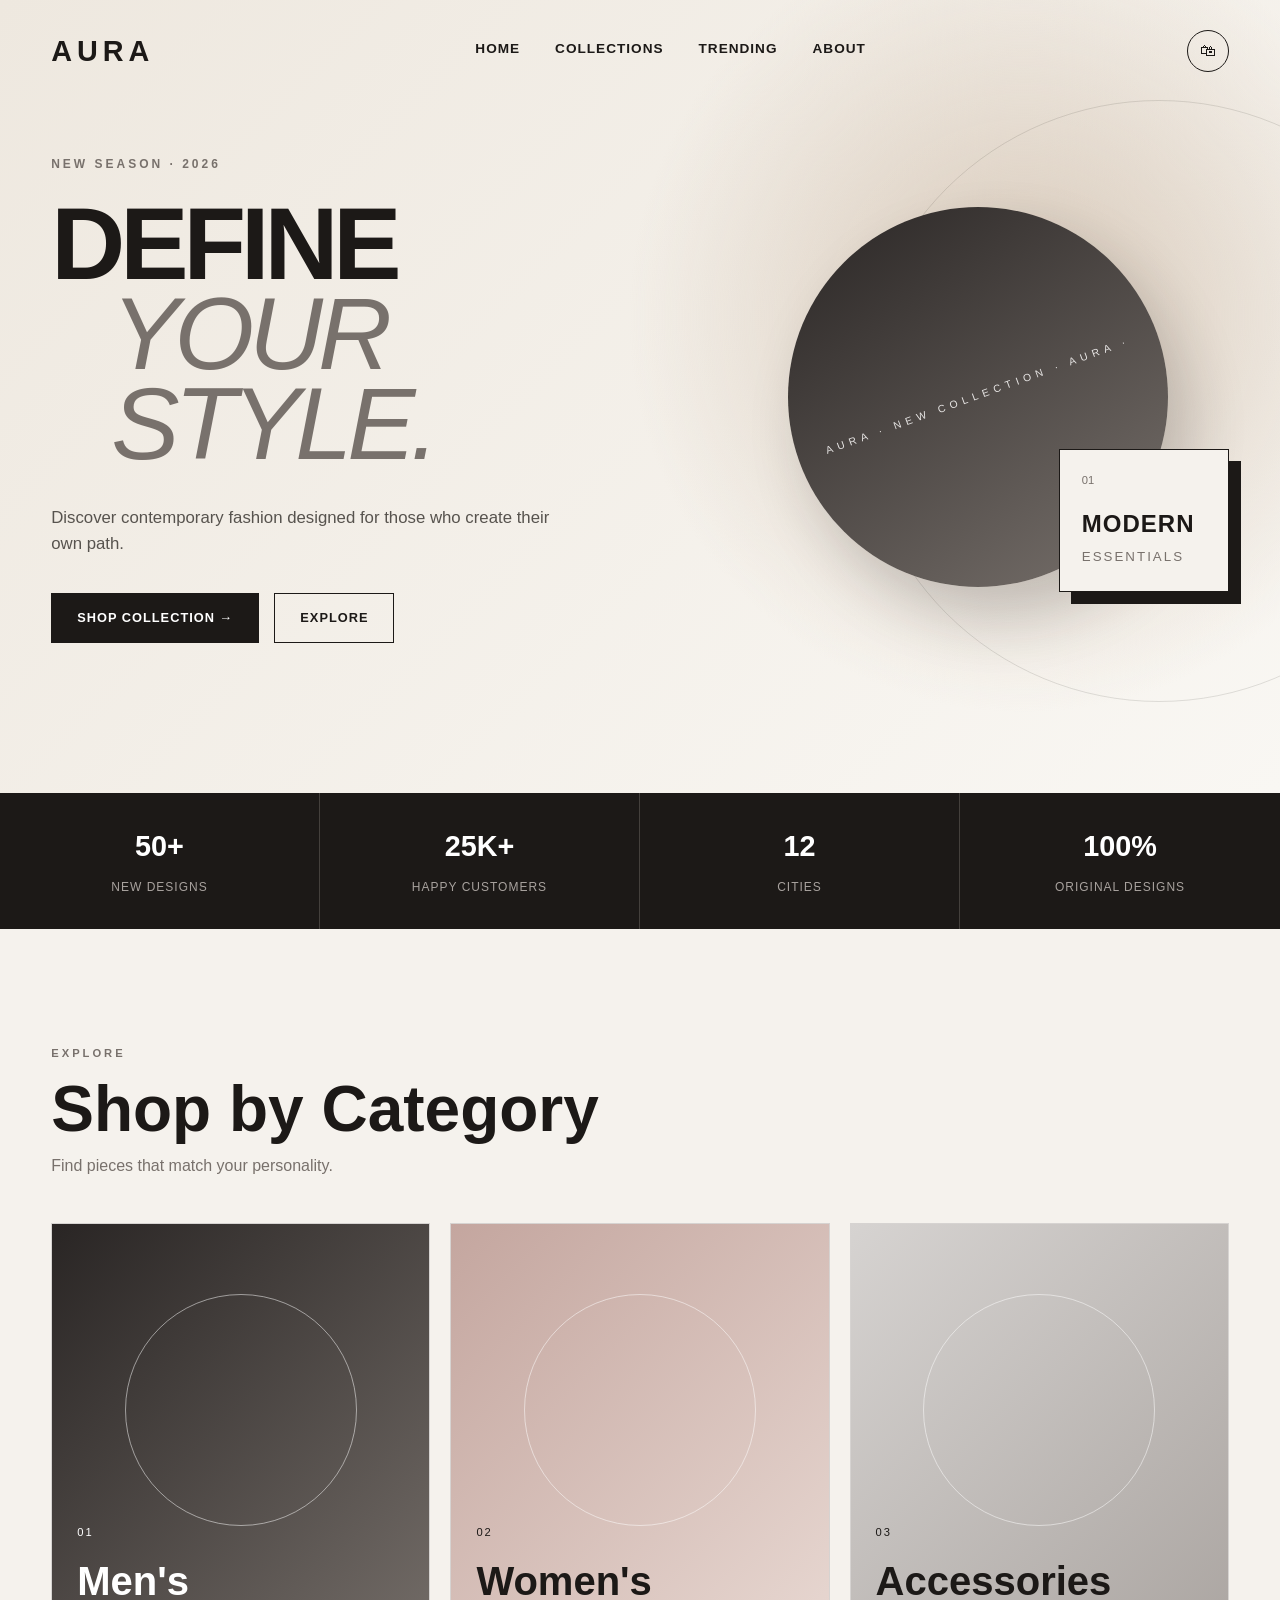
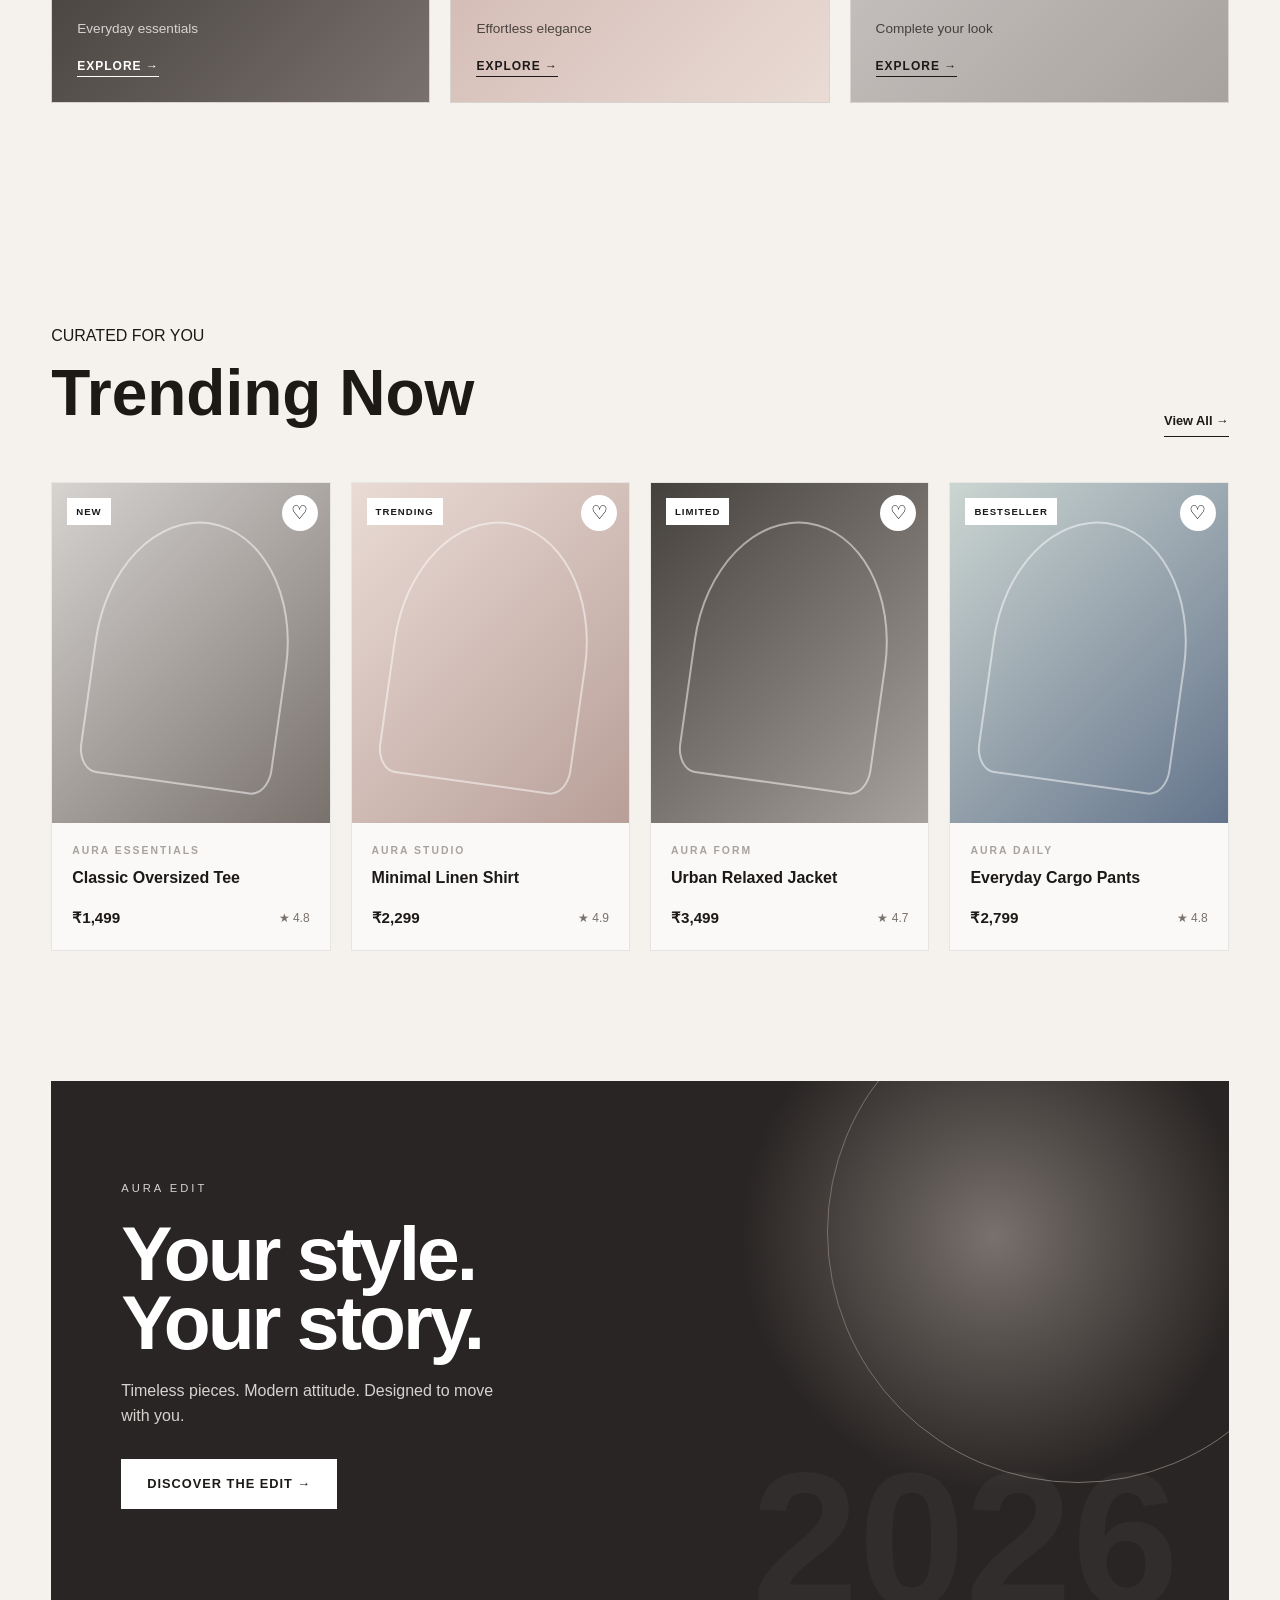
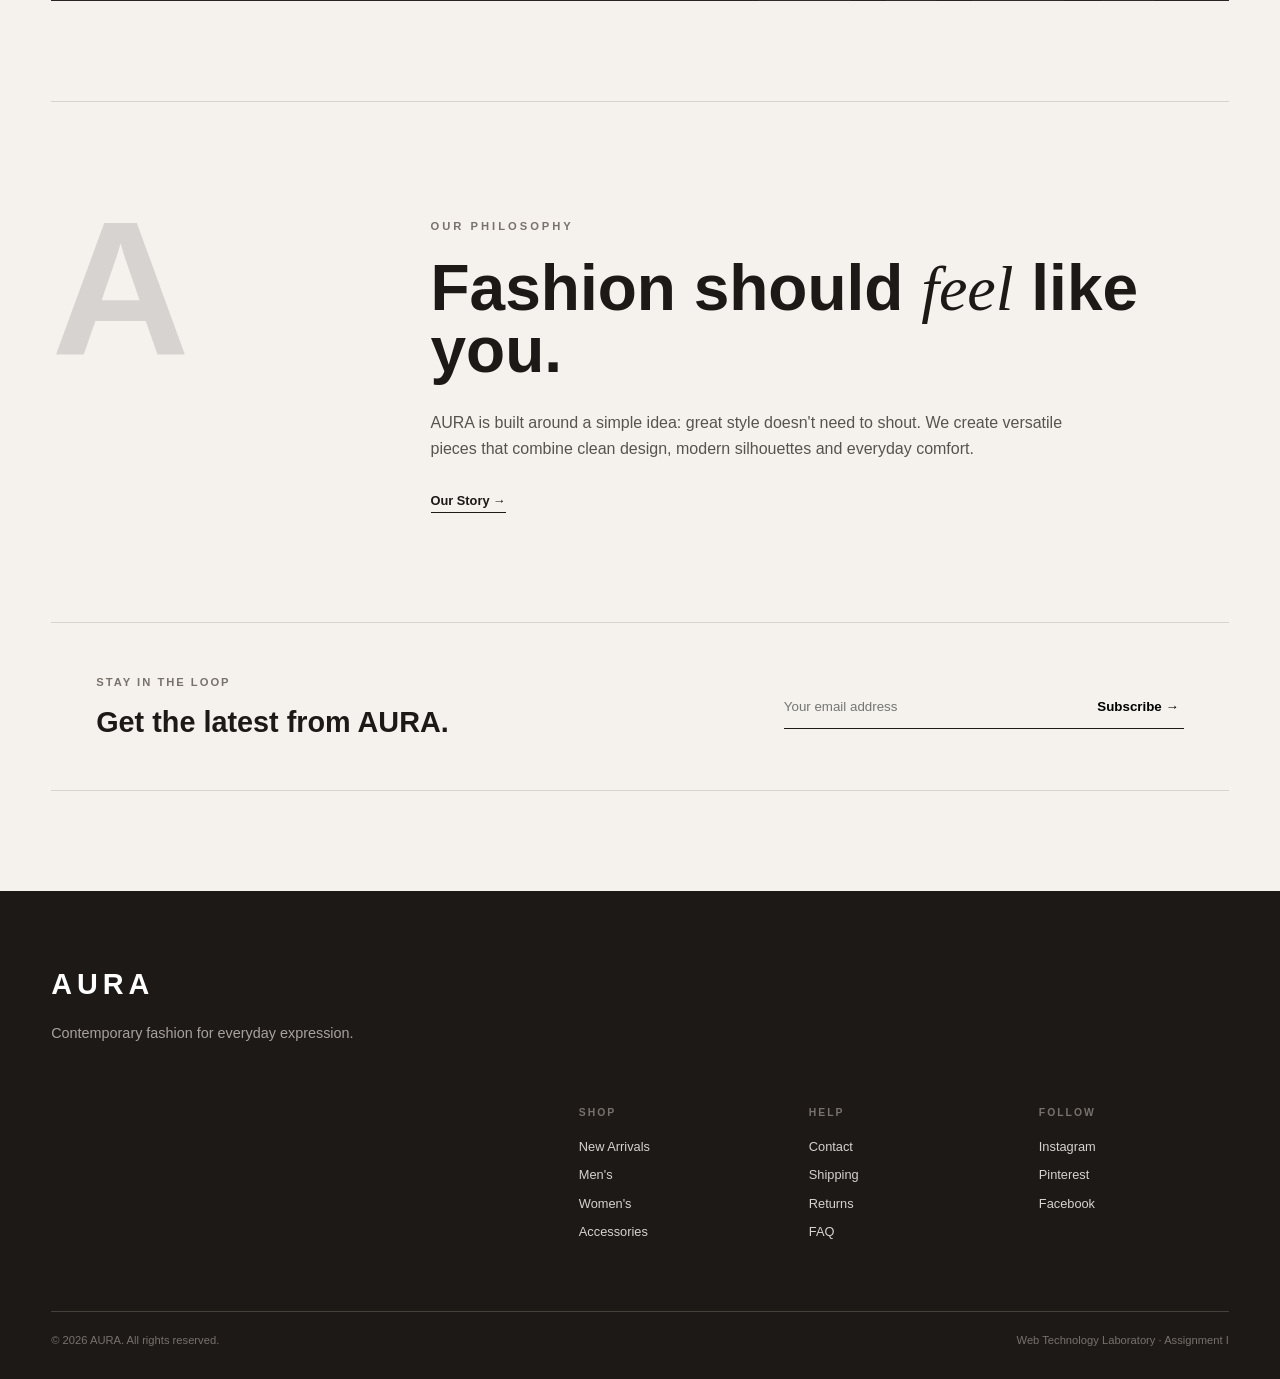
==== Q3-Fashion-Store-Homepage/index.html @ 02623389 "Complete Scenario 3 Fashion Store Homepage" ====
<!DOCTYPE html>
<html lang="en">

<head>

    <meta charset="UTF-8">

    <!-- Responsive design -->
    <meta name="viewport" content="width=device-width, initial-scale=1.0">

    <title>AURA | Fashion Store</title>

    <!-- External CSS -->
    <link rel="stylesheet" href="style.css">

</head>


<body>


    <!-- =====================================================
         NAVIGATION BAR
         ===================================================== -->

    <header class="site-header">

        <nav class="navbar">

            <!-- Brand -->

            <a href="#" class="logo">
                AURA
            </a>


            <!-- Navigation Links -->

            <div class="nav-links">

                <a href="#home">Home</a>

                <a href="#collections">Collections</a>

                <a href="#trending">Trending</a>

                <a href="#about">About</a>

            </div>


            <!-- Shopping icon -->

            <a href="#" class="cart">
                🛍
            </a>

        </nav>

    </header>



    <!-- =====================================================
         HERO SECTION
         ===================================================== -->

    <main>


        <section
            class="hero"
            id="home"
        >

            <div class="hero-content">

                <span class="hero-label">
                    NEW SEASON · 2026
                </span>


                <h1>
                    DEFINE
                    <span>YOUR STYLE.</span>
                </h1>


                <p>
                    Discover contemporary fashion designed
                    for those who create their own path.
                </p>


                <div class="hero-buttons">

                    <a
                        href="#trending"
                        class="primary-btn"
                    >
                        Shop Collection →
                    </a>


                    <a
                        href="#collections"
                        class="secondary-btn"
                    >
                        Explore
                    </a>

                </div>

            </div>


            <!-- Decorative fashion visual -->

            <div class="hero-visual">

                <div class="fashion-circle">

                    <div class="circle-text">
                        AURA · NEW COLLECTION · AURA ·
                    </div>

                </div>


                <div class="fashion-card">

                    <span>
                        01
                    </span>

                    <strong>
                        MODERN
                    </strong>

                    <small>
                        ESSENTIALS
                    </small>

                </div>

            </div>

        </section>



        <!-- =====================================================
             BRAND STATISTICS
             ===================================================== -->

        <section class="stats">

            <div class="stat">

                <strong>
                    50+
                </strong>

                <span>
                    New Designs
                </span>

            </div>


            <div class="stat">

                <strong>
                    25K+
                </strong>

                <span>
                    Happy Customers
                </span>

            </div>


            <div class="stat">

                <strong>
                    12
                </strong>

                <span>
                    Cities
                </span>

            </div>


            <div class="stat">

                <strong>
                    100%
                </strong>

                <span>
                    Original Designs
                </span>

            </div>

        </section>



        <!-- =====================================================
             COLLECTION CATEGORIES
             ===================================================== -->

        <section
            class="collections section"
            id="collections"
        >

            <div class="section-heading">

                <span>
                    EXPLORE
                </span>

                <h2>
                    Shop by Category
                </h2>

                <p>
                    Find pieces that match your personality.
                </p>

            </div>


            <div class="category-grid">


                <!-- Men's Fashion -->

                <article class="category-card men">

                    <div class="category-overlay">

                        <span>
                            01
                        </span>

                        <h3>
                            Men's
                        </h3>

                        <p>
                            Everyday essentials
                        </p>

                        <a href="#">
                            Explore →
                        </a>

                    </div>

                </article>


                <!-- Women's Fashion -->

                <article class="category-card women">

                    <div class="category-overlay">

                        <span>
                            02
                        </span>

                        <h3>
                            Women's
                        </h3>

                        <p>
                            Effortless elegance
                        </p>

                        <a href="#">
                            Explore →
                        </a>

                    </div>

                </article>


                <!-- Accessories -->

                <article class="category-card accessories">

                    <div class="category-overlay">

                        <span>
                            03
                        </span>

                        <h3>
                            Accessories
                        </h3>

                        <p>
                            Complete your look
                        </p>

                        <a href="#">
                            Explore →
                        </a>

                    </div>

                </article>

            </div>

        </section>



        <!-- =====================================================
             TRENDING PRODUCTS
             ===================================================== -->

        <section
            class="trending section"
            id="trending"
        >

            <div class="section-heading heading-row">

                <div>

                    <span>
                        CURATED FOR YOU
                    </span>

                    <h2>
                        Trending Now
                    </h2>

                </div>


                <a
                    href="#"
                    class="view-all"
                >
                    View All →
                </a>

            </div>


            <div class="product-grid">


                <!-- Product 1 -->

                <article class="product-card">

                    <div class="product-image product-one">

                        <span class="product-tag">
                            NEW
                        </span>

                        <button
                            class="wishlist"
                            aria-label="Add to wishlist"
                        >
                            ♡
                        </button>

                    </div>


                    <div class="product-info">

                        <p>
                            AURA ESSENTIALS
                        </p>

                        <h3>
                            Classic Oversized Tee
                        </h3>

                        <div class="product-bottom">

                            <strong>
                                ₹1,499
                            </strong>

                            <span>
                                ★ 4.8
                            </span>

                        </div>

                    </div>

                </article>



                <!-- Product 2 -->

                <article class="product-card">

                    <div class="product-image product-two">

                        <span class="product-tag">
                            TRENDING
                        </span>

                        <button
                            class="wishlist"
                            aria-label="Add to wishlist"
                        >
                            ♡
                        </button>

                    </div>


                    <div class="product-info">

                        <p>
                            AURA STUDIO
                        </p>

                        <h3>
                            Minimal Linen Shirt
                        </h3>

                        <div class="product-bottom">

                            <strong>
                                ₹2,299
                            </strong>

                            <span>
                                ★ 4.9
                            </span>

                        </div>

                    </div>

                </article>



                <!-- Product 3 -->

                <article class="product-card">

                    <div class="product-image product-three">

                        <span class="product-tag">
                            LIMITED
                        </span>

                        <button
                            class="wishlist"
                            aria-label="Add to wishlist"
                        >
                            ♡
                        </button>

                    </div>


                    <div class="product-info">

                        <p>
                            AURA FORM
                        </p>

                        <h3>
                            Urban Relaxed Jacket
                        </h3>

                        <div class="product-bottom">

                            <strong>
                                ₹3,499
                            </strong>

                            <span>
                                ★ 4.7
                            </span>

                        </div>

                    </div>

                </article>



                <!-- Product 4 -->

                <article class="product-card">

                    <div class="product-image product-four">

                        <span class="product-tag">
                            BESTSELLER
                        </span>

                        <button
                            class="wishlist"
                            aria-label="Add to wishlist"
                        >
                            ♡
                        </button>

                    </div>


                    <div class="product-info">

                        <p>
                            AURA DAILY
                        </p>

                        <h3>
                            Everyday Cargo Pants
                        </h3>

                        <div class="product-bottom">

                            <strong>
                                ₹2,799
                            </strong>

                            <span>
                                ★ 4.8
                            </span>

                        </div>

                    </div>

                </article>

            </div>

        </section>



        <!-- =====================================================
             PROMOTIONAL BANNER
             ===================================================== -->

        <section class="promo">

            <div class="promo-content">

                <span>
                    AURA EDIT
                </span>

                <h2>
                    Your style.
                    <br>
                    Your story.
                </h2>

                <p>
                    Timeless pieces. Modern attitude.
                    Designed to move with you.
                </p>

                <a
                    href="#trending"
                    class="primary-btn light-btn"
                >
                    Discover the Edit →
                </a>

            </div>


            <div class="promo-number">
                2026
            </div>

        </section>



        <!-- =====================================================
             ABOUT SECTION
             ===================================================== -->

        <section
            class="about section"
            id="about"
        >

            <div class="about-number">
                A
            </div>


            <div class="about-content">

                <span>
                    OUR PHILOSOPHY
                </span>

                <h2>
                    Fashion should
                    <em>feel</em>
                    like you.
                </h2>

                <p>
                    AURA is built around a simple idea:
                    great style doesn't need to shout.
                    We create versatile pieces that combine
                    clean design, modern silhouettes and
                    everyday comfort.
                </p>

                <a href="#">
                    Our Story →
                </a>

            </div>

        </section>



        <!-- =====================================================
             NEWSLETTER
             ===================================================== -->

        <section class="newsletter">

            <div>

                <span>
                    STAY IN THE LOOP
                </span>

                <h2>
                    Get the latest from AURA.
                </h2>

            </div>


            <form class="newsletter-form">

                <input
                    type="email"
                    placeholder="Your email address"
                    required
                >

                <button type="submit">
                    Subscribe →
                </button>

            </form>

        </section>


    </main>



    <!-- =====================================================
         FOOTER
         ===================================================== -->

    <footer>

        <div class="footer-brand">

            <a href="#" class="logo">
                AURA
            </a>

            <p>
                Contemporary fashion for
                everyday expression.
            </p>

        </div>


        <div class="footer-links">

            <div>

                <h4>
                    SHOP
                </h4>

                <a href="#">
                    New Arrivals
                </a>

                <a href="#">
                    Men's
                </a>

                <a href="#">
                    Women's
                </a>

                <a href="#">
                    Accessories
                </a>

            </div>


            <div>

                <h4>
                    HELP
                </h4>

                <a href="#">
                    Contact
                </a>

                <a href="#">
                    Shipping
                </a>

                <a href="#">
                    Returns
                </a>

                <a href="#">
                    FAQ
                </a>

            </div>


            <div>

                <h4>
                    FOLLOW
                </h4>

                <a href="#">
                    Instagram
                </a>

                <a href="#">
                    Pinterest
                </a>

                <a href="#">
                    Facebook
                </a>

            </div>

        </div>

        <div class="footer-bottom">

            <span>
                © 2026 AURA. All rights reserved.
            </span>

            <span>
                Web Technology Laboratory · Assignment I
            </span>

        </div>

    </footer>


</body>

</html>
---- Q3-Fashion-Store-Homepage/style.css ----
/* =========================================================
   1. RESET & GLOBAL STYLES
   ========================================================= */

* {
    margin: 0;
    padding: 0;
    box-sizing: border-box;
}


html {
    scroll-behavior: smooth;
}


body {
    font-family:
        Arial,
        Helvetica,
        sans-serif;

    background: #f5f2ed;

    color: #1c1917;

    line-height: 1.6;
}


/* Remove default link styling */

a {
    color: inherit;

    text-decoration: none;
}


/* =========================================================
   2. HEADER & NAVIGATION
   ========================================================= */

.site-header {
    position: absolute;

    top: 0;

    left: 0;

    width: 100%;

    z-index: 100;
}


.navbar {
    width: min(1200px, 92%);

    margin: auto;

    padding: 28px 0;

    display: flex;

    align-items: center;

    justify-content: space-between;
}


.logo {
    font-size: 1.8rem;

    font-weight: 900;

    letter-spacing: 5px;
}


.nav-links {
    display: flex;

    gap: 35px;
}


.nav-links a {
    font-size: 0.85rem;

    font-weight: bold;

    text-transform: uppercase;

    letter-spacing: 1px;

    position: relative;

    padding-bottom: 5px;
}


/* Text underline effect */

.nav-links a::after {
    content: "";

    position: absolute;

    left: 0;

    bottom: 0;

    width: 0;

    height: 2px;

    background: currentColor;

    transition: width 0.3s ease;
}


.nav-links a:hover::after {
    width: 100%;
}


.cart {
    width: 42px;

    height: 42px;

    display: flex;

    justify-content: center;

    align-items: center;

    border: 1px solid currentColor;

    border-radius: 50%;

    transition:
        background 0.3s ease,
        color 0.3s ease;
}


.cart:hover {
    background: #1c1917;

    color: white;
}


/* =========================================================
   3. HERO
   ========================================================= */

.hero {
    min-height: 760px;

    padding:
        150px
        max(4%, calc((100vw - 1200px) / 2));

    display: grid;

    grid-template-columns:
        1fr
        0.8fr;

    gap: 50px;

    align-items: center;

    background:
        radial-gradient(
            circle at 80% 40%,
            #d7c8b8,
            transparent 35%
        ),
        linear-gradient(
            135deg,
            #eee8df,
            #f9f7f3
        );

    overflow: hidden;

    position: relative;
}


/* Decorative background shape */

.hero::before {
    content: "";

    position: absolute;

    width: 600px;

    height: 600px;

    border: 1px solid rgba(28, 25, 23, 0.12);

    border-radius: 50%;

    right: -180px;

    top: 100px;

    animation: rotateSlow 25s linear infinite;
}


.hero-content {
    position: relative;

    z-index: 2;

    animation: heroReveal 1s ease;
}


.hero-label {
    display: inline-block;

    font-size: 0.75rem;

    font-weight: bold;

    letter-spacing: 3px;

    margin-bottom: 25px;

    color: #78716c;
}


.hero h1 {
    font-size: clamp(4rem, 8vw, 8rem);

    line-height: 0.88;

    letter-spacing: -5px;

    font-weight: 900;

    margin-bottom: 35px;
}


.hero h1 span {
    display: block;

    font-style: italic;

    font-weight: 400;

    margin-left: 60px;

    color: #78716c;
}


.hero-content > p {
    max-width: 500px;

    color: #57534e;

    font-size: 1.05rem;

    margin-bottom: 35px;
}


/* =========================================================
   4. BUTTONS
   ========================================================= */

.hero-buttons {
    display: flex;

    align-items: center;

    gap: 15px;
}


.primary-btn,
.secondary-btn {
    display: inline-flex;

    justify-content: center;

    align-items: center;

    min-height: 50px;

    padding: 0 25px;

    border: 1px solid #1c1917;

    font-size: 0.8rem;

    font-weight: bold;

    text-transform: uppercase;

    letter-spacing: 1px;

    transition:
        background 0.3s ease,
        color 0.3s ease,
        transform 0.3s ease;
}


.primary-btn {
    background: #1c1917;

    color: white;
}


.secondary-btn {
    background: transparent;

    color: #1c1917;
}


.primary-btn:hover,
.secondary-btn:hover {
    transform: translateY(-4px);
}


.primary-btn:hover {
    background: #44403c;
}


.secondary-btn:hover {
    background: #1c1917;

    color: white;
}


/* =========================================================
   5. HERO VISUAL
   ========================================================= */

.hero-visual {
    min-height: 480px;

    position: relative;

    display: flex;

    justify-content: center;

    align-items: center;
}


.fashion-circle {
    width: 380px;

    height: 380px;

    border-radius: 50%;

    background:
        linear-gradient(
            145deg,
            #292524,
            #78716c
        );

    box-shadow:
        20px 30px 60px rgba(28, 25, 23, 0.2);

    display: flex;

    justify-content: center;

    align-items: center;

    animation: float 5s ease-in-out infinite;
}


.circle-text {
    width: 330px;

    color: #e7e5e4;

    font-size: 0.65rem;

    letter-spacing: 5px;

    text-align: center;

    transform: rotate(-20deg);
}


.fashion-card {
    position: absolute;

    right: 0;

    bottom: 45px;

    width: 170px;

    padding: 22px;

    background: #f5f2ed;

    border: 1px solid #1c1917;

    box-shadow:
        12px 12px 0 #1c1917;

    animation: cardFloat 4s ease-in-out infinite;
}


.fashion-card span {
    display: block;

    font-size: 0.7rem;

    color: #78716c;

    margin-bottom: 15px;
}


.fashion-card strong {
    display: block;

    font-size: 1.5rem;

    letter-spacing: 1px;
}


.fashion-card small {
    color: #78716c;

    letter-spacing: 2px;
}


/* =========================================================
   6. STATS
   ========================================================= */

.stats {
    display: grid;

    grid-template-columns:
        repeat(4, 1fr);

    background: #1c1917;

    color: white;
}


.stat {
    padding: 30px;

    text-align: center;

    border-right: 1px solid #44403c;
}


.stat:last-child {
    border-right: none;
}


.stat strong {
    display: block;

    font-size: 1.8rem;

    margin-bottom: 4px;
}


.stat span {
    font-size: 0.75rem;

    color: #a8a29e;

    text-transform: uppercase;

    letter-spacing: 1px;
}


/* =========================================================
   7. COMMON SECTION
   ========================================================= */

.section {
    width: min(1200px, 92%);

    margin: auto;

    padding: 110px 0;
}


.section-heading {
    margin-bottom: 45px;
}


.section-heading > span {
    color: #78716c;

    font-size: 0.7rem;

    font-weight: bold;

    letter-spacing: 3px;
}


.section-heading h2 {
    font-size: clamp(2.5rem, 5vw, 4.5rem);

    line-height: 1;

    margin: 12px 0;
}


.section-heading p {
    color: #78716c;
}


/* =========================================================
   8. CATEGORY GRID
   ========================================================= */

.category-grid {
    display: grid;

    grid-template-columns:
        repeat(3, 1fr);

    gap: 20px;
}


.category-card {
    min-height: 480px;

    position: relative;

    overflow: hidden;

    border: 1px solid #d6d3d1;

    transition:
        transform 0.4s ease,
        box-shadow 0.4s ease;
}


/*
   Different background designs for
   the three fashion categories.
*/

.category-card.men {
    background:
        linear-gradient(
            135deg,
            #292524,
            #78716c
        );
}


.category-card.women {
    background:
        linear-gradient(
            135deg,
            #c4a69f,
            #eadbd5
        );
}


.category-card.accessories {
    background:
        linear-gradient(
            135deg,
            #d6d3d1,
            #a8a29e
        );
}


.category-card::before {
    content: "";

    position: absolute;

    width: 230px;

    height: 230px;

    border: 1px solid rgba(255, 255, 255, 0.5);

    border-radius: 50%;

    top: 70px;

    left: 50%;

    transform: translateX(-50%);

    transition: transform 0.5s ease;
}


.category-card:hover {
    transform: translateY(-10px);

    box-shadow:
        0 25px 40px rgba(28, 25, 23, 0.15);
}


.category-card:hover::before {
    transform:
        translateX(-50%)
        scale(1.15);
}


.category-overlay {
    position: absolute;

    left: 25px;

    right: 25px;

    bottom: 25px;

    color: white;
}


.category-card.women .category-overlay,
.category-card.accessories .category-overlay {
    color: #1c1917;
}


.category-overlay > span {
    font-size: 0.7rem;

    letter-spacing: 2px;
}


.category-overlay h3 {
    font-size: 2.5rem;

    margin: 5px 0;
}


.category-overlay p {
    font-size: 0.85rem;

    margin-bottom: 12px;

    opacity: 0.75;
}


.category-overlay a {
    font-size: 0.75rem;

    font-weight: bold;

    text-transform: uppercase;

    letter-spacing: 1px;

    border-bottom: 1px solid currentColor;

    padding-bottom: 3px;
}


/* =========================================================
   9. TRENDING PRODUCTS
   ========================================================= */

.heading-row {
    display: flex;

    justify-content: space-between;

    align-items: end;
}


.view-all {
    font-size: 0.8rem;

    font-weight: bold;

    border-bottom: 1px solid currentColor;

    padding-bottom: 4px;
}


.product-grid {
    display: grid;

    grid-template-columns:
        repeat(4, 1fr);

    gap: 20px;
}


.product-card {
    background: #faf9f7;

    border: 1px solid #e7e5e4;

    overflow: hidden;

    transition:
        transform 0.3s ease,
        box-shadow 0.3s ease;
}


.product-card:hover {
    transform: translateY(-8px);

    box-shadow:
        0 20px 35px rgba(28, 25, 23, 0.1);
}


.product-image {
    height: 340px;

    position: relative;

    overflow: hidden;
}


.product-one {
    background:
        linear-gradient(
            135deg,
            #d6d3d1,
            #78716c
        );
}


.product-two {
    background:
        linear-gradient(
            135deg,
            #eadbd5,
            #b89f98
        );
}


.product-three {
    background:
        linear-gradient(
            135deg,
            #44403c,
            #a8a29e
        );
}


.product-four {
    background:
        linear-gradient(
            135deg,
            #cbd5d1,
            #64748b
        );
}


/* Decorative product shape */

.product-image::after {
    content: "";

    position: absolute;

    width: 190px;

    height: 260px;

    border: 2px solid rgba(255, 255, 255, 0.5);

    border-radius: 50% 50% 10% 10%;

    left: 50%;

    top: 50%;

    transform:
        translate(-50%, -50%)
        rotate(8deg);

    transition:
        transform 0.5s ease;
}


.product-card:hover .product-image::after {
    transform:
        translate(-50%, -50%)
        rotate(-8deg)
        scale(1.05);
}


.product-tag {
    position: absolute;

    top: 15px;

    left: 15px;

    z-index: 2;

    padding: 6px 9px;

    background: white;

    font-size: 0.6rem;

    font-weight: bold;

    letter-spacing: 1px;
}


.wishlist {
    position: absolute;

    top: 12px;

    right: 12px;

    z-index: 2;

    width: 36px;

    height: 36px;

    border: none;

    border-radius: 50%;

    background: white;

    font-size: 1.2rem;

    cursor: pointer;

    transition:
        transform 0.3s ease;
}


.wishlist:hover {
    transform: scale(1.15);
}


.product-info {
    padding: 20px;
}


.product-info > p {
    color: #a8a29e;

    font-size: 0.65rem;

    font-weight: bold;

    letter-spacing: 2px;

    margin-bottom: 6px;
}


.product-info h3 {
    font-size: 1rem;

    margin-bottom: 15px;
}


.product-bottom {
    display: flex;

    justify-content: space-between;

    align-items: center;
}


.product-bottom strong {
    font-size: 0.95rem;
}


.product-bottom span {
    color: #78716c;

    font-size: 0.75rem;
}


/* =========================================================
   10. PROMOTIONAL BANNER
   ========================================================= */

.promo {
    min-height: 520px;

    width: min(1200px, 92%);

    margin: 20px auto 100px;

    padding: 70px;

    position: relative;

    overflow: hidden;

    background:
        radial-gradient(
            circle at 80% 30%,
            #78716c,
            transparent 25%
        ),
        #292524;

    color: white;

    display: flex;

    align-items: center;
}


.promo::before {
    content: "";

    position: absolute;

    width: 500px;

    height: 500px;

    border: 1px solid #78716c;

    border-radius: 50%;

    right: -100px;

    top: -100px;

    animation: rotateSlow 30s linear infinite;
}


.promo-content {
    position: relative;

    z-index: 2;
}


.promo-content > span {
    font-size: 0.7rem;

    letter-spacing: 3px;

    color: #d6d3d1;
}


.promo h2 {
    font-size: clamp(3rem, 6vw, 6rem);

    line-height: 0.9;

    margin: 20px 0;

    letter-spacing: -3px;
}


.promo p {
    max-width: 400px;

    color: #d6d3d1;

    margin-bottom: 30px;
}


.light-btn {
    background: white;

    color: #1c1917;

    border-color: white;
}


.light-btn:hover {
    background: #e7e5e4;
}


.promo-number {
    position: absolute;

    right: 50px;

    bottom: -35px;

    font-size: 12rem;

    font-weight: 900;

    color: rgba(255, 255, 255, 0.04);

    line-height: 1;
}


/* =========================================================
   11. ABOUT
   ========================================================= */

.about {
    display: grid;

    grid-template-columns: 0.4fr 1fr;

    gap: 60px;

    align-items: start;

    border-top: 1px solid #d6d3d1;
}


.about-number {
    font-size: 12rem;

    font-weight: 900;

    line-height: 0.8;

    color: #d6d3d1;
}


.about-content > span {
    color: #78716c;

    font-size: 0.7rem;

    font-weight: bold;

    letter-spacing: 3px;
}


.about-content h2 {
    max-width: 800px;

    font-size: clamp(2.5rem, 5vw, 5rem);

    line-height: 0.95;

    margin: 20px 0 30px;
}


.about-content h2 em {
    font-family: Georgia, serif;

    font-weight: normal;
}


.about-content p {
    max-width: 650px;

    color: #57534e;

    margin-bottom: 25px;
}


.about-content > a {
    font-size: 0.8rem;

    font-weight: bold;

    border-bottom: 1px solid currentColor;

    padding-bottom: 4px;
}


/* =========================================================
   12. NEWSLETTER
   ========================================================= */

.newsletter {
    width: min(1200px, 92%);

    margin: 0 auto 100px;

    padding: 45px;

    display: flex;

    justify-content: space-between;

    align-items: center;

    gap: 30px;

    border-top: 1px solid #d6d3d1;

    border-bottom: 1px solid #d6d3d1;
}


.newsletter span {
    color: #78716c;

    font-size: 0.7rem;

    font-weight: bold;

    letter-spacing: 2px;
}


.newsletter h2 {
    font-size: 1.8rem;

    margin-top: 5px;
}


.newsletter-form {
    display: flex;

    min-width: 400px;

    border-bottom: 1px solid #1c1917;
}


.newsletter-form input {
    flex: 1;

    min-width: 0;

    border: none;

    outline: none;

    background: transparent;

    padding: 14px 0;

    font-family: inherit;
}


.newsletter-form button {
    border: none;

    background: transparent;

    font-weight: bold;

    cursor: pointer;

    padding: 0 5px;
}


/* =========================================================
   13. FOOTER
   ========================================================= */

footer {
    padding:
        70px
        max(4%, calc((100vw - 1200px) / 2))
        30px;

    background: #1c1917;

    color: white;
}


.footer-brand {
    max-width: 350px;

    margin-bottom: 60px;
}


.footer-brand p {
    color: #a8a29e;

    margin-top: 15px;

    font-size: 0.9rem;
}


.footer-links {
    display: grid;

    grid-template-columns:
        repeat(3, 1fr);

    max-width: 650px;

    gap: 40px;

    margin-left: auto;
}


.footer-links h4 {
    color: #78716c;

    font-size: 0.65rem;

    letter-spacing: 2px;

    margin-bottom: 15px;
}


.footer-links a {
    display: block;

    color: #d6d3d1;

    font-size: 0.8rem;

    margin-bottom: 8px;

    transition: color 0.2s ease;
}


.footer-links a:hover {
    color: white;
}


.footer-bottom {
    display: flex;

    justify-content: space-between;

    gap: 20px;

    margin-top: 60px;

    padding-top: 20px;

    border-top: 1px solid #44403c;

    color: #78716c;

    font-size: 0.7rem;
}


/* =========================================================
   14. ANIMATIONS
   ========================================================= */


/* Hero entrance */

@keyframes heroReveal {

    from {
        opacity: 0;

        transform: translateY(35px);
    }

    to {
        opacity: 1;

        transform: translateY(0);
    }
}


/* Floating visual */

@keyframes float {

    0%,
    100% {
        transform: translateY(0);
    }

    50% {
        transform: translateY(-18px);
    }
}


/* Floating card */

@keyframes cardFloat {

    0%,
    100% {
        transform: translateY(0) rotate(2deg);
    }

    50% {
        transform: translateY(-12px) rotate(-2deg);
    }
}


/* Rotating circle */

@keyframes rotateSlow {

    from {
        transform: rotate(0deg);
    }

    to {
        transform: rotate(360deg);
    }
}


/* =========================================================
   15. TABLET RESPONSIVENESS
   ========================================================= */

@media (max-width: 900px) {

    .nav-links {
        gap: 18px;
    }


    .hero {
        grid-template-columns: 1fr;

        padding-top: 170px;

        padding-bottom: 80px;
    }


    .hero-visual {
        min-height: 400px;
    }


    .category-grid {
        grid-template-columns:
            repeat(2, 1fr);
    }


    .category-card:last-child {
        grid-column: 1 / -1;
    }


    .product-grid {
        grid-template-columns:
            repeat(2, 1fr);
    }


    .about {
        grid-template-columns: 1fr;
    }


    .about-number {
        font-size: 7rem;
    }


    .newsletter {
        flex-direction: column;

        align-items: flex-start;
    }


    .newsletter-form {
        width: 100%;

        min-width: 0;
    }

}


/* =========================================================
   16. MOBILE RESPONSIVENESS
   ========================================================= */

@media (max-width: 600px) {

    .navbar {
        width: 94%;

        padding-top: 20px;
    }


    .nav-links {
        display: none;
    }


    .hero {
        min-height: 750px;

        padding:
            130px
            6%
            70px;
    }


    .hero h1 {
        font-size: 4rem;

        letter-spacing: -3px;
    }


    .hero h1 span {
        margin-left: 25px;
    }


    .hero-buttons {
        flex-direction: column;

        align-items: stretch;

        max-width: 250px;
    }


    .hero-visual {
        min-height: 330px;
    }


    .fashion-circle {
        width: 280px;

        height: 280px;
    }


    .circle-text {
        width: 240px;

        font-size: 0.5rem;
    }


    .fashion-card {
        right: 0;

        bottom: 0;

        width: 135px;

        padding: 15px;
    }


    .fashion-card strong {
        font-size: 1.1rem;
    }


    .stats {
        grid-template-columns:
            repeat(2, 1fr);
    }


    .stat {
        padding: 22px 10px;

        border-bottom: 1px solid #44403c;
    }


    .section {
        padding: 75px 0;
    }


    .heading-row {
        align-items: flex-start;

        gap: 20px;
    }


    .category-grid {
        grid-template-columns: 1fr;
    }


    .category-card:last-child {
        grid-column: auto;
    }


    .category-card {
        min-height: 400px;
    }


    .product-grid {
        grid-template-columns: 1fr;
    }


    .product-image {
        height: 380px;
    }


    .promo {
        min-height: 450px;

        padding: 40px 25px;

        margin-bottom: 70px;
    }


    .promo-number {
        font-size: 7rem;

        right: 10px;
    }


    .about {
        gap: 30px;
    }


    .about-number {
        font-size: 5rem;
    }


    .newsletter {
        padding: 30px 0;

        margin-bottom: 70px;
    }


    footer {
        padding:
            55px
            6%
            25px;
    }


    .footer-links {
        grid-template-columns:
            repeat(2, 1fr);

        margin-left: 0;
    }


    .footer-bottom {
        flex-direction: column;

        gap: 8px;
    }

}
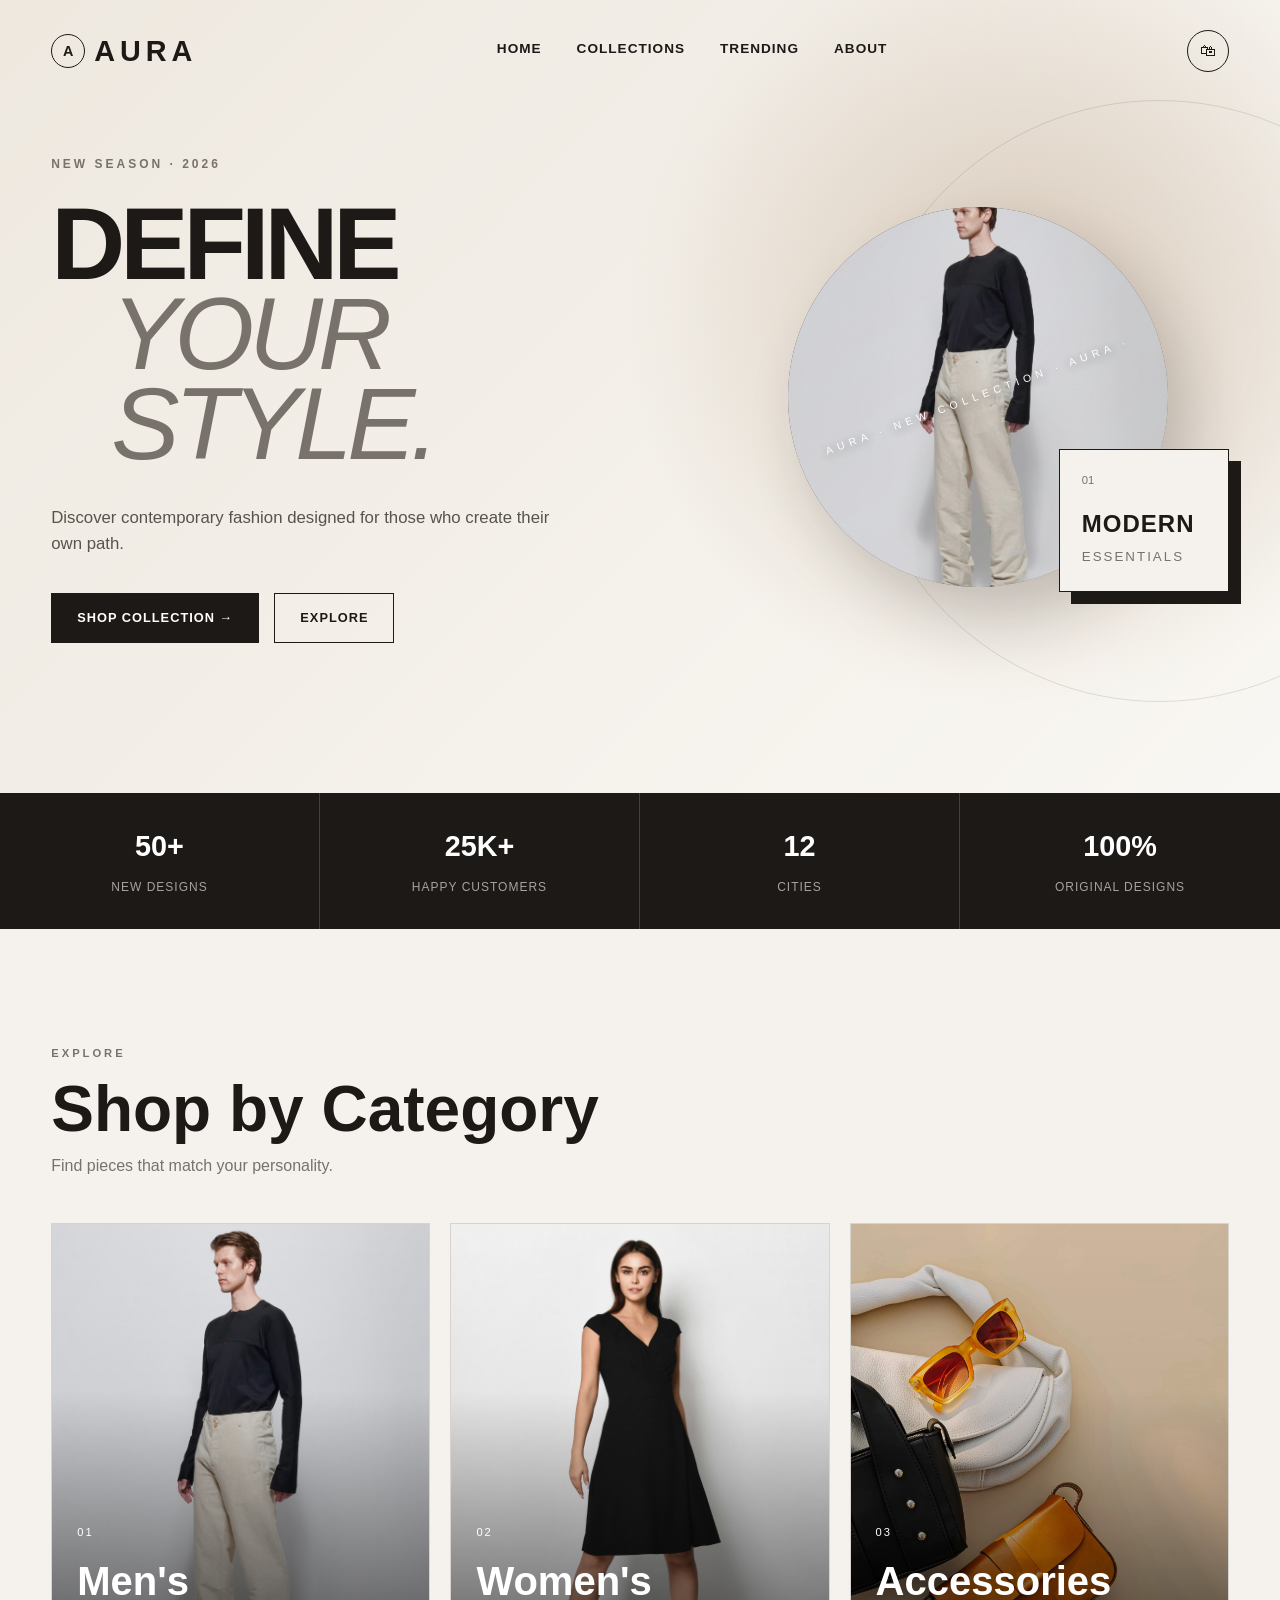
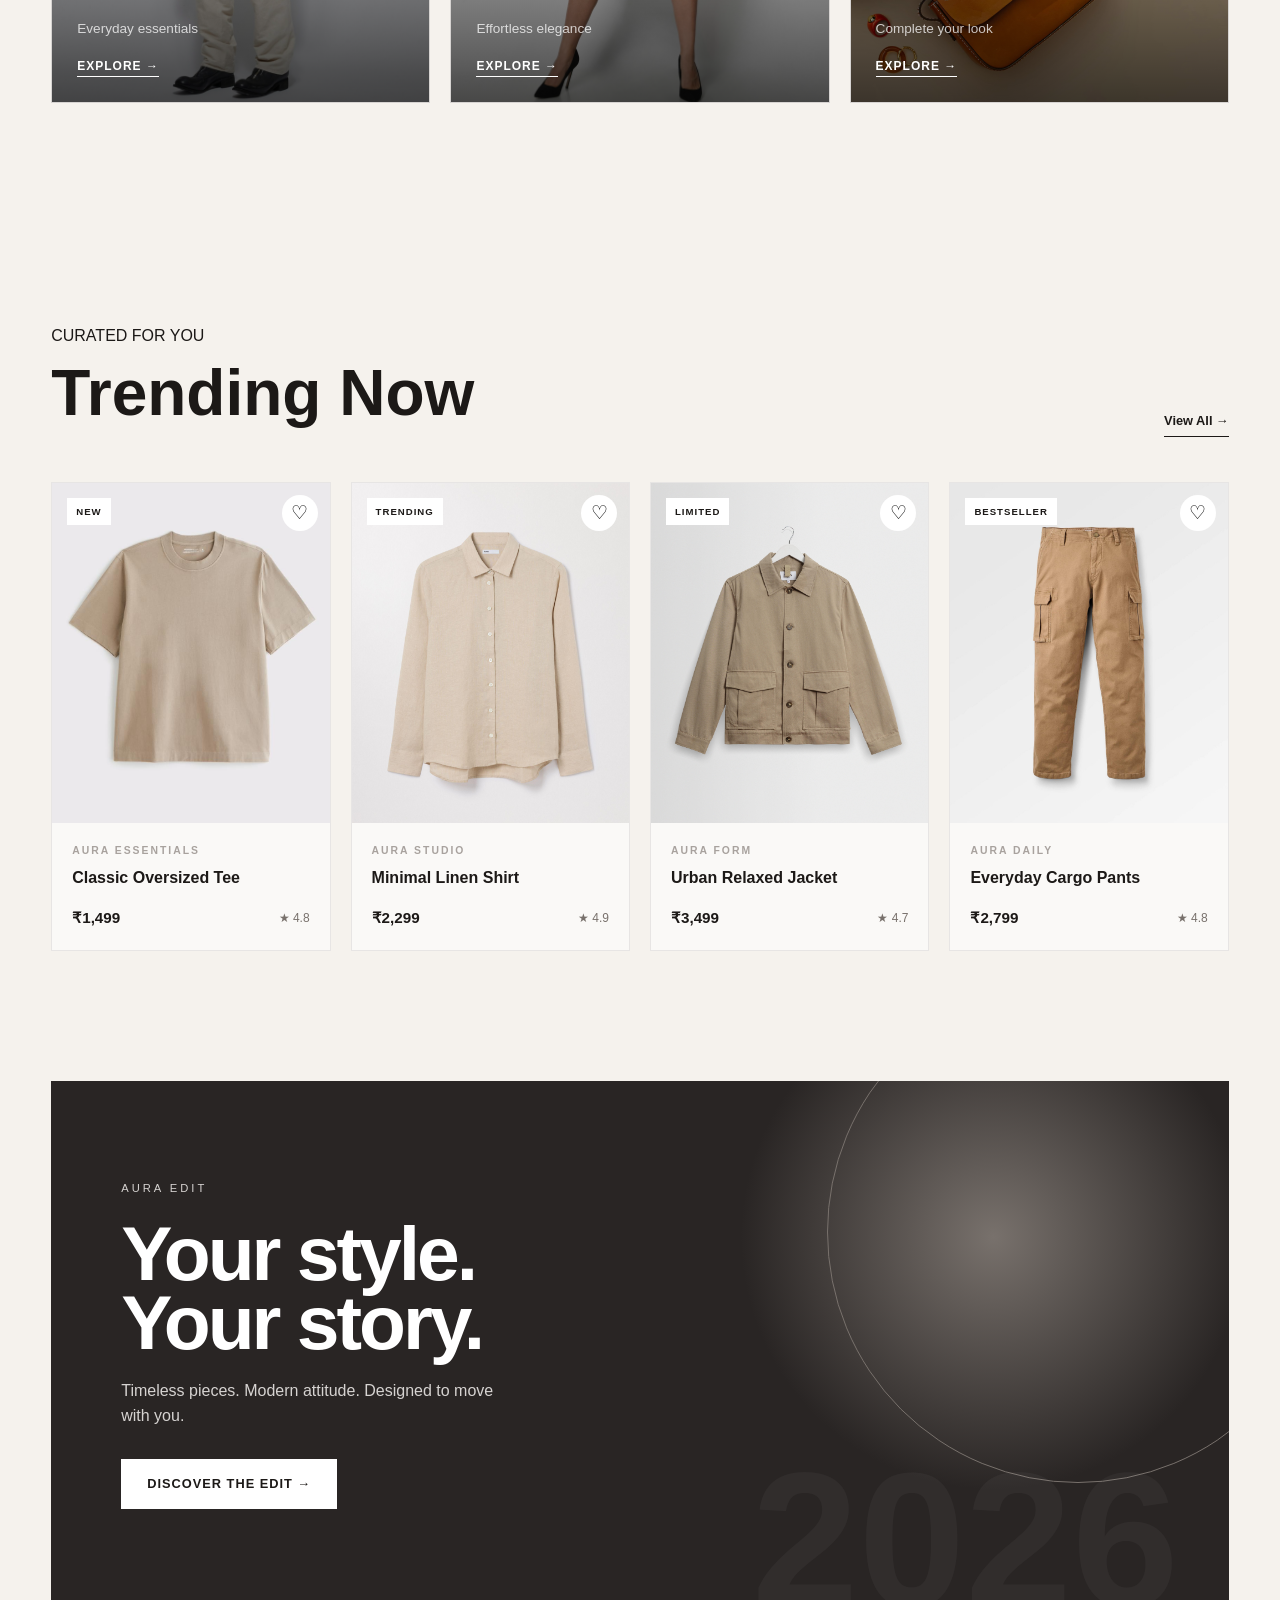
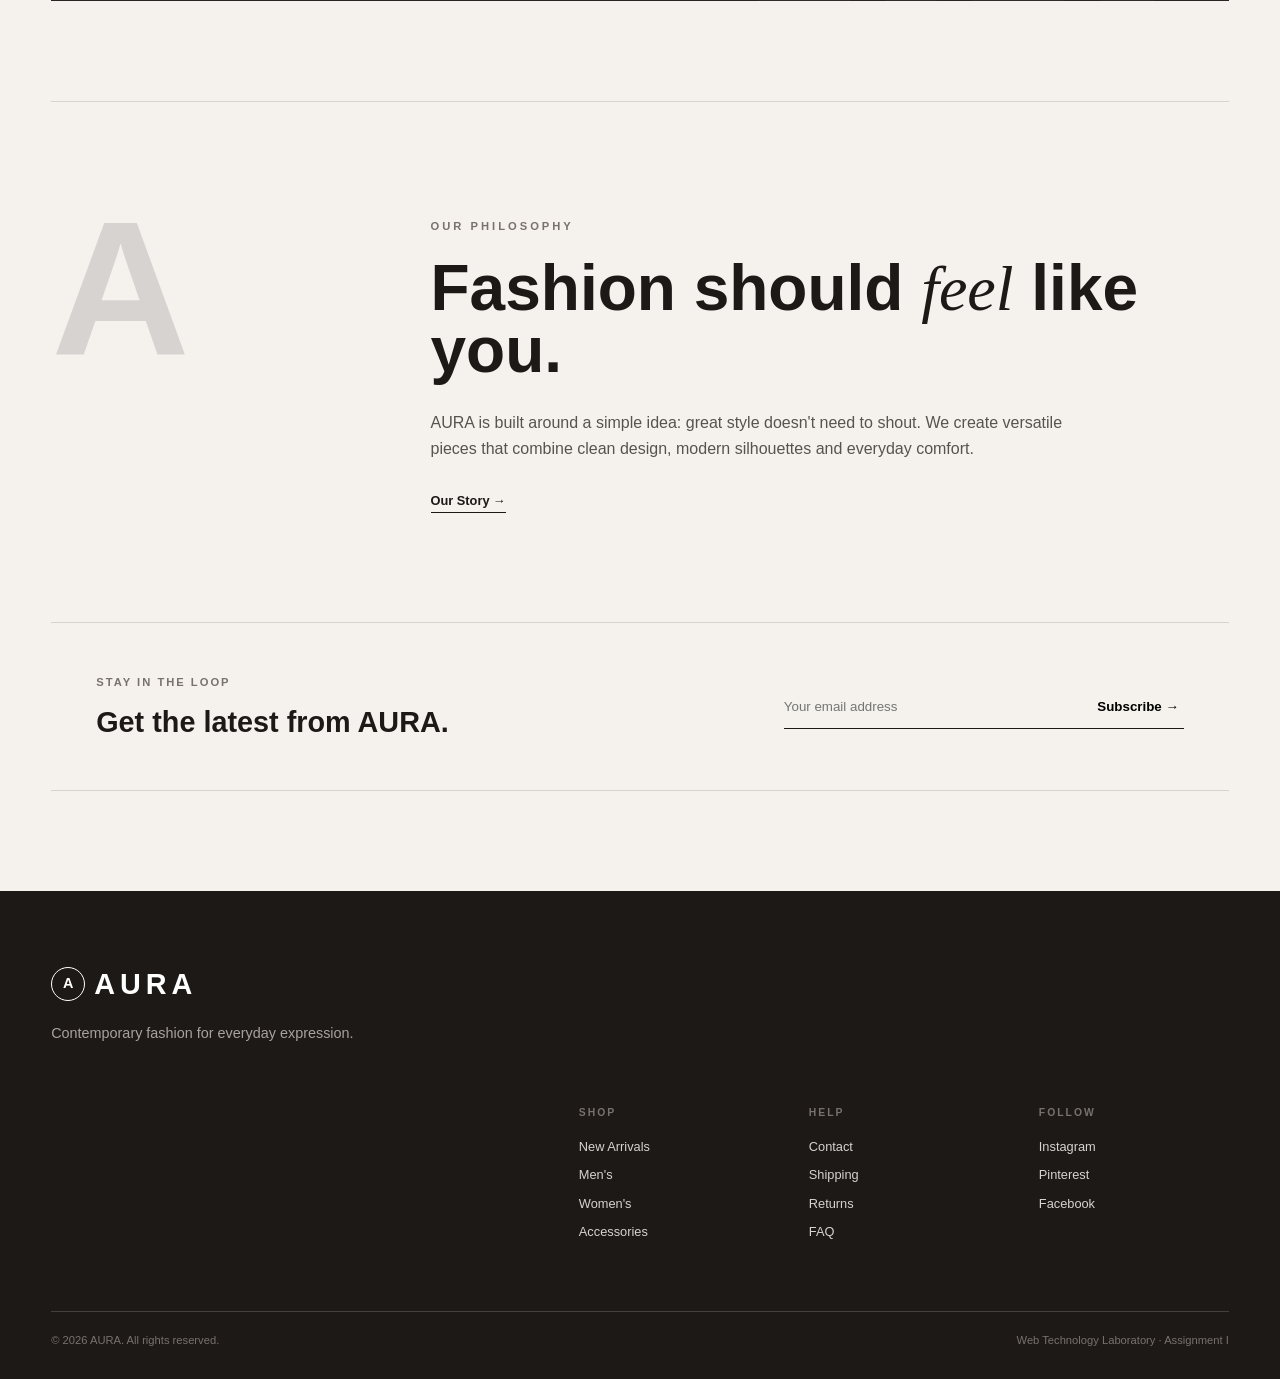
==== commit 5b74e97a: "Update Q3 fashion website images and styling" ====
--- a/Q3-Fashion-Store-Homepage/index.html
+++ b/Q3-Fashion-Store-Homepage/index.html
@@ -6,6 +6,7 @@
     <meta charset="UTF-8">
 
     <!-- Responsive design -->
+    <!-- Q3 fashion images are stored locally in the images folder. -->
     <meta name="viewport" content="width=device-width, initial-scale=1.0">
 
     <title>AURA | Fashion Store</title>
@@ -30,7 +31,8 @@
             <!-- Brand -->
 
             <a href="#" class="logo">
-                AURA
+                <span class="logo-mark">A</span>
+                <span>AURA</span>
             </a>
 
 
@@ -120,6 +122,11 @@
 
                 <div class="fashion-circle">
 
+                    <img
+                        src="images/mens.jpg"
+                        alt="AURA women's fashion collection"
+                    >
+
                     <div class="circle-text">
                         AURA · NEW COLLECTION · AURA ·
                     </div>
@@ -243,6 +250,11 @@
 
                 <article class="category-card men">
 
+                    <img
+                        src="images/mens.jpg"
+                        alt="Men's fashion collection"
+                    >
+
                     <div class="category-overlay">
 
                         <span>
@@ -270,6 +282,11 @@
 
                 <article class="category-card women">
 
+                    <img
+                        src="images/womens.jpg"
+                        alt="Women's dress collection"
+                    >
+
                     <div class="category-overlay">
 
                         <span>
@@ -296,6 +313,11 @@
                 <!-- Accessories -->
 
                 <article class="category-card accessories">
+
+                    <img
+                        src="images/accessories.jpg"
+                        alt="Fashion accessories collection"
+                    >
 
                     <div class="category-overlay">
 
@@ -367,6 +389,11 @@
                 <article class="product-card">
 
                     <div class="product-image product-one">
+
+                        <img
+                            src="images/oversized.jpg"
+                            alt="Classic Oversized Tee"
+                        >
 
                         <span class="product-tag">
                             NEW
@@ -416,6 +443,11 @@
 
                     <div class="product-image product-two">
 
+                        <img
+                            src="images/linen.jpg"
+                            alt="Minimal Linen Shirt"
+                        >
+
                         <span class="product-tag">
                             TRENDING
                         </span>
@@ -464,6 +496,11 @@
 
                     <div class="product-image product-three">
 
+                        <img
+                            src="images/jacket.jpg"
+                            alt="Urban Relaxed Jacket"
+                        >
+
                         <span class="product-tag">
                             LIMITED
                         </span>
@@ -511,6 +548,11 @@
                 <article class="product-card">
 
                     <div class="product-image product-four">
+
+                        <img
+                            src="images/pant.jpg"
+                            alt="Everyday Cargo Pants"
+                        >
 
                         <span class="product-tag">
                             BESTSELLER
@@ -692,7 +734,8 @@
         <div class="footer-brand">
 
             <a href="#" class="logo">
-                AURA
+                <span class="logo-mark">A</span>
+                <span>AURA</span>
             </a>
 
             <p>
--- a/Q3-Fashion-Store-Homepage/style.css
+++ b/Q3-Fashion-Store-Homepage/style.css
@@ -818,31 +818,8 @@
 /* Decorative product shape */
 
 .product-image::after {
-    content: "";
-
-    position: absolute;
-
-    width: 190px;
-
-    height: 260px;
-
-    border: 2px solid rgba(255, 255, 255, 0.5);
-
-    border-radius: 50% 50% 10% 10%;
-
-    left: 50%;
-
-    top: 50%;
-
-    transform:
-        translate(-50%, -50%)
-        rotate(8deg);
-
-    transition:
-        transform 0.5s ease;
-}
-
-
+    display: none;
+}
 .product-card:hover .product-image::after {
     transform:
         translate(-50%, -50%)
@@ -1649,4 +1626,201 @@
         gap: 8px;
     }
 
+}
+
+/* =========================================================
+   IMAGE ENHANCEMENTS FOR FASHION CONTENT
+   ========================================================= */
+
+.logo {
+    display: inline-flex;
+    align-items: center;
+    gap: 9px;
+}
+
+.logo-mark {
+    width: 34px;
+    height: 34px;
+    display: inline-flex;
+    align-items: center;
+    justify-content: center;
+    border: 1px solid currentColor;
+    border-radius: 50%;
+    font-size: 0.9rem;
+    letter-spacing: 0;
+}
+
+.fashion-circle {
+    overflow: hidden;
+    position: relative;
+}
+
+.fashion-circle img {
+    width: 100%;
+    height: 100%;
+    object-fit: cover;
+    display: block;
+    opacity: 0.78;
+    filter: grayscale(25%) contrast(1.05);
+}
+
+.fashion-circle .circle-text {
+    position: absolute;
+    z-index: 2;
+    top: 50%;
+    left: 50%;
+    transform: translate(-50%, -50%) rotate(-20deg);
+    width: 330px;
+    color: white;
+    text-shadow: 0 2px 10px rgba(0,0,0,0.45);
+}
+
+.category-card > img {
+    position: absolute;
+    inset: 0;
+    width: 100%;
+    height: 100%;
+    object-fit: cover;
+    transition: transform 0.6s ease, filter 0.4s ease;
+}
+
+.category-card::after {
+    content: "";
+    position: absolute;
+    inset: 0;
+    background: linear-gradient(to top, rgba(0,0,0,0.68), rgba(0,0,0,0.08) 65%, rgba(0,0,0,0.05));
+    z-index: 1;
+}
+
+.category-card:hover > img {
+    transform: scale(1.06);
+    filter: saturate(1.05);
+}
+
+.category-overlay {
+    z-index: 3;
+}
+
+.category-card.women .category-overlay,
+.category-card.accessories .category-overlay {
+    color: white;
+}
+
+.product-image {
+    background: #e7e5e4;
+}
+
+.product-image > img {
+    width: 100%;
+    height: 100%;
+    display: block;
+    object-fit: cover;
+    position: relative;
+    z-index: 0;
+    transition: transform 0.5s ease;
+}
+
+.product-card:hover .product-image > img {
+    transform: scale(1.05);
+}
+
+.product-image::after {
+    z-index: 1;
+    pointer-events: none;
+}
+
+.product-tag,
+.wishlist {
+    z-index: 3;
+}
+
+@media (max-width: 600px) {
+    .fashion-circle .circle-text {
+        width: 240px;
+    }
+}
+
+
+/* =========================================================
+   LOCAL FASHION IMAGE ASSETS
+   ========================================================= */
+
+/* Keep all locally stored fashion artwork inside its card. */
+.fashion-circle img,
+.category-card > img,
+.product-image > img {
+    width: 100%;
+    height: 100%;
+    display: block;
+    object-fit: cover;
+}
+
+/* Hero image remains inside the circular fashion visual. */
+.fashion-circle img {
+    opacity: 0.9;
+    filter: saturate(0.9) contrast(1.02);
+}
+
+/* Category images are darkened slightly so the white labels
+   remain readable without hiding the actual artwork. */
+.category-card::after {
+    background:
+        linear-gradient(
+            to top,
+            rgba(0, 0, 0, 0.70),
+            rgba(0, 0, 0, 0.08) 65%,
+            rgba(0, 0, 0, 0.03)
+        );
+}
+
+/* Product artwork should be the visual focus. */
+.product-image > img {
+    object-position: center;
+}
+
+@media (max-width: 600px) {
+    .fashion-circle img {
+        object-position: center;
+    }
+}
+
+
+/* =========================================================
+   Q3 USER-PROVIDED FASHION IMAGES
+   ========================================================= */
+
+.fashion-circle img {
+    object-fit: cover;
+    object-position: center;
+}
+
+.category-card > img {
+    object-fit: cover;
+}
+
+.product-image > img {
+    object-fit: cover;
+    object-position: center;
+}
+
+/* Keep the product photographs clean and unobstructed. */
+.product-image::after {
+    display: none !important;
+}
+
+/* Product-specific framing for the portrait photographs. */
+.product-one > img {
+    object-position: center 42%;
+}
+
+.product-two > img {
+    object-position: center 45%;
+}
+
+.product-three > img {
+    object-position: center 45%;
+}
+
+.product-four > img {
+    object-position: center 48%;
 }
